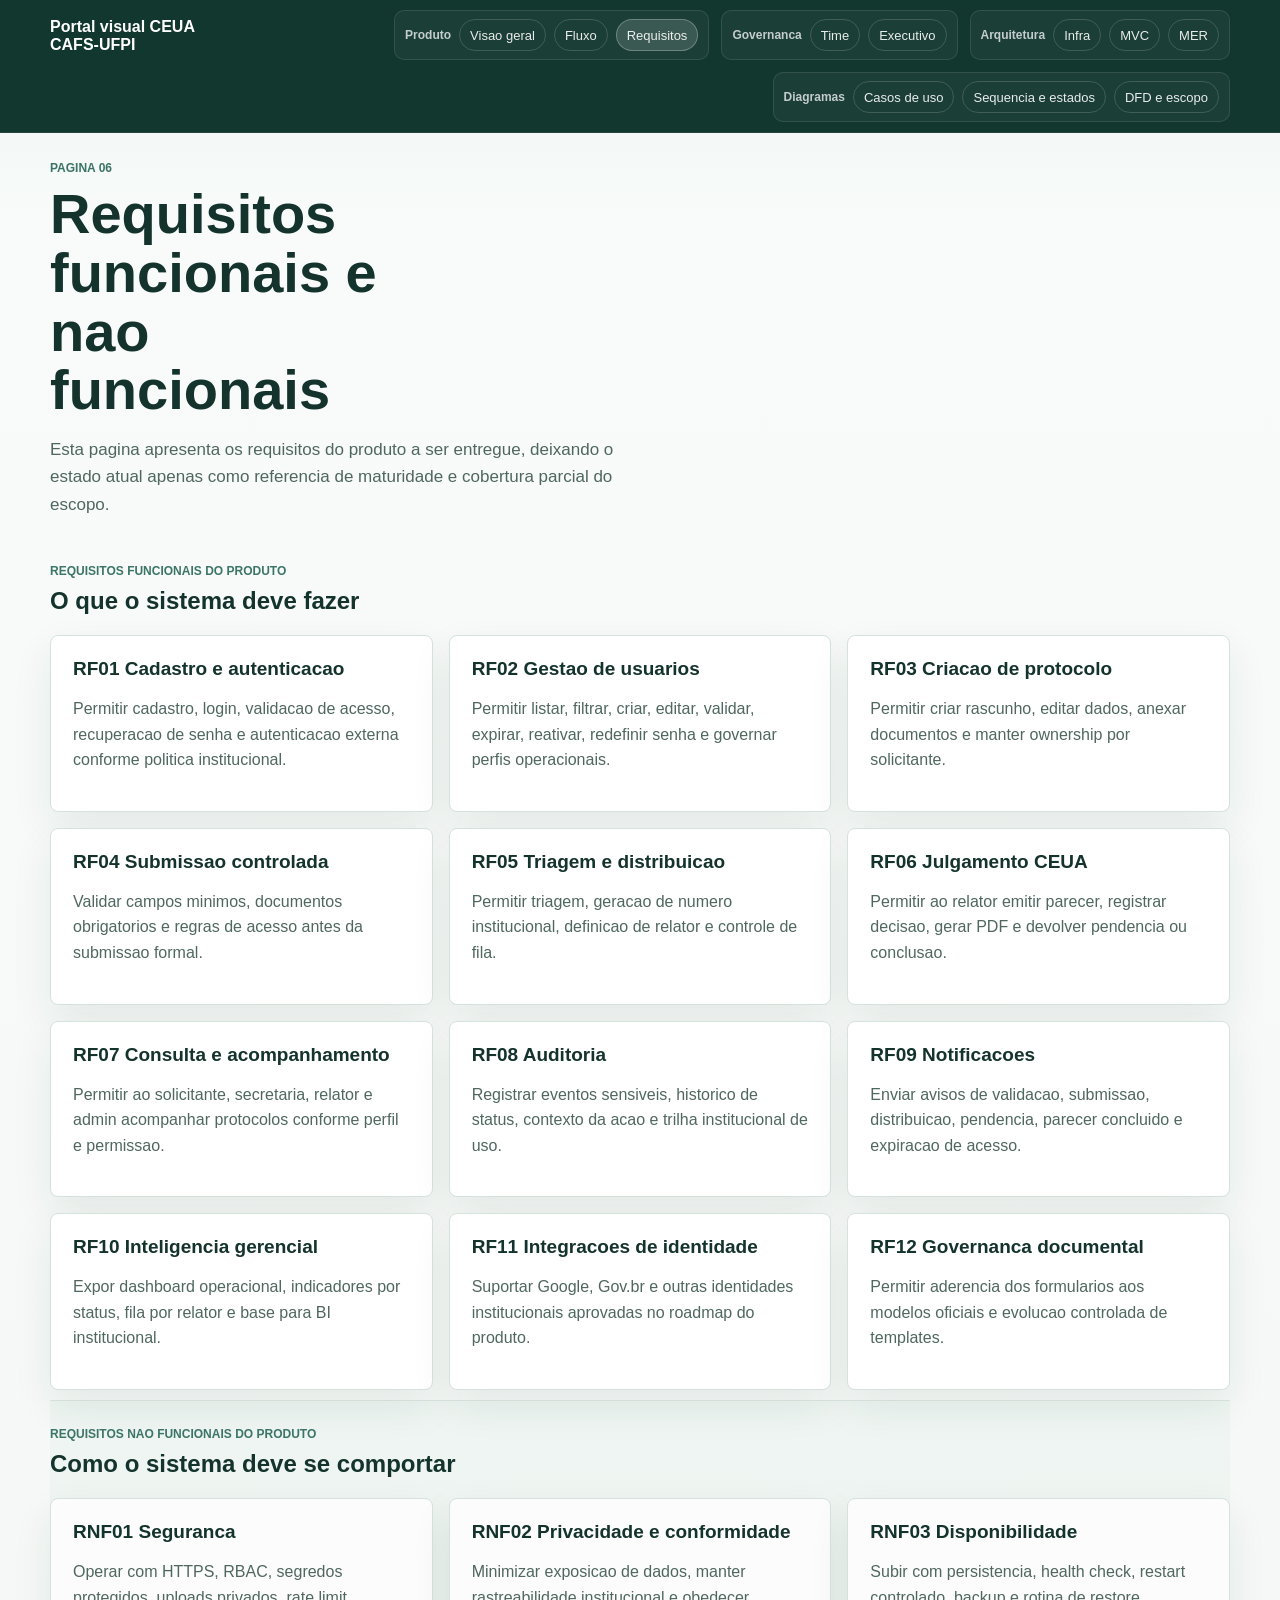
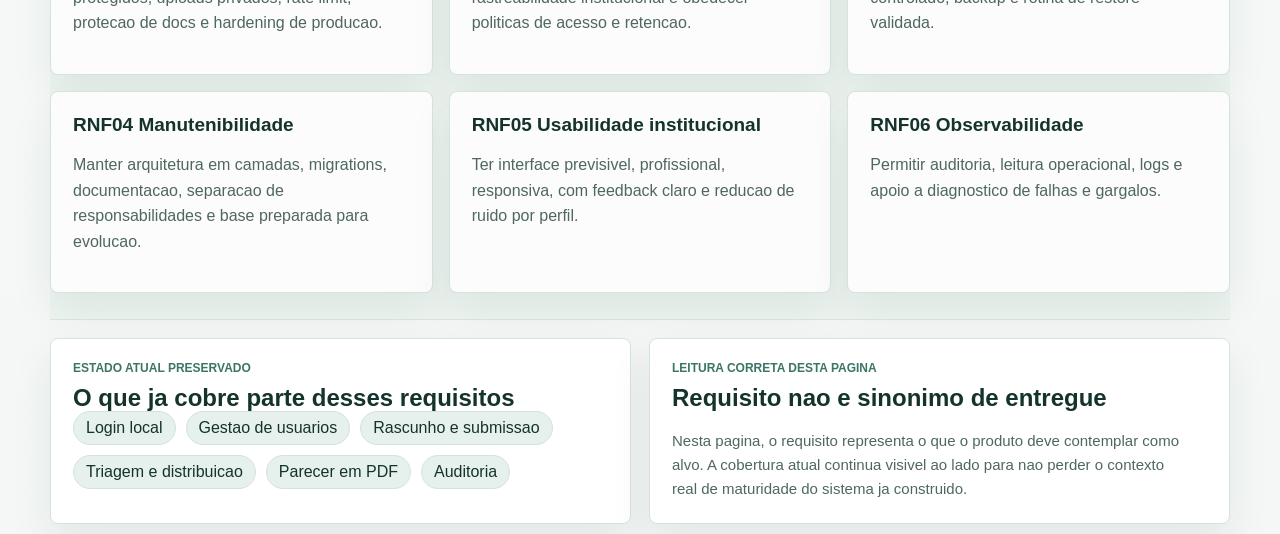
==== pages/06-requisitos.html @ b1b1122e "FLOW" ====
<!DOCTYPE html>
<html lang="pt-BR">
  <head>
    <meta charset="UTF-8" />
    <meta name="viewport" content="width=device-width, initial-scale=1.0" />
    <title>Requisitos - CEUA CAFS-UFPI</title>
    <link rel="stylesheet" href="../assets/styles.css" />
  </head>
  <body>
    <div class="page-shell">
      <header class="topbar">
        <div class="topbar-inner">
          <a class="brand" href="../index.html">Portal visual CEUA CAFS-UFPI</a>
          <nav class="main-nav">
            <div class="nav-group">
              <span class="nav-group-label">Produto</span>
              <a href="./01-visao-geral.html">Visao geral</a>
              <a href="./02-fluxo-operacional.html">Fluxo</a>
              <a class="active" href="./06-requisitos.html">Requisitos</a>
            </div>
            <div class="nav-group">
              <span class="nav-group-label">Governanca</span>
              <a href="./03-papeis-time.html">Time</a>
              <a href="./11-arquitetura-completa.html">Executivo</a>
            </div>
            <div class="nav-group">
              <span class="nav-group-label">Arquitetura</span>
              <a href="./04-arquitetura-infra.html">Infra</a>
              <a href="./07-mvc-aplicacao.html">MVC</a>
              <a href="./05-der-banco.html">MER</a>
            </div>
            <div class="nav-group">
              <span class="nav-group-label">Diagramas</span>
              <a href="./08-uml-casos-de-uso.html">Casos de uso</a>
              <a href="./09-uml-sequencia-estados.html">Sequencia e estados</a>
              <a href="./10-dfd-escopo-funcional.html">DFD e escopo</a>
            </div>
          </nav>
        </div>
      </header>

      <header class="hero hero-compact">
        <div class="hero-copy">
          <p class="eyebrow">Pagina 06</p>
          <h1>Requisitos funcionais e nao funcionais</h1>
          <p class="hero-text">
            Esta pagina apresenta os requisitos do produto a ser entregue, deixando o estado atual
            apenas como referencia de maturidade e cobertura parcial do escopo.
          </p>
        </div>
      </header>

      <main class="content">
        <section class="band">
          <div class="section-head">
            <div>
              <p class="section-kicker">Requisitos funcionais do produto</p>
              <h2>O que o sistema deve fazer</h2>
            </div>
          </div>
          <div class="requirement-grid">
            <article class="req-card"><h3>RF01 Cadastro e autenticacao</h3><p>Permitir cadastro, login, validacao de acesso, recuperacao de senha e autenticacao externa conforme politica institucional.</p></article>
            <article class="req-card"><h3>RF02 Gestao de usuarios</h3><p>Permitir listar, filtrar, criar, editar, validar, expirar, reativar, redefinir senha e governar perfis operacionais.</p></article>
            <article class="req-card"><h3>RF03 Criacao de protocolo</h3><p>Permitir criar rascunho, editar dados, anexar documentos e manter ownership por solicitante.</p></article>
            <article class="req-card"><h3>RF04 Submissao controlada</h3><p>Validar campos minimos, documentos obrigatorios e regras de acesso antes da submissao formal.</p></article>
            <article class="req-card"><h3>RF05 Triagem e distribuicao</h3><p>Permitir triagem, geracao de numero institucional, definicao de relator e controle de fila.</p></article>
            <article class="req-card"><h3>RF06 Julgamento CEUA</h3><p>Permitir ao relator emitir parecer, registrar decisao, gerar PDF e devolver pendencia ou conclusao.</p></article>
            <article class="req-card"><h3>RF07 Consulta e acompanhamento</h3><p>Permitir ao solicitante, secretaria, relator e admin acompanhar protocolos conforme perfil e permissao.</p></article>
            <article class="req-card"><h3>RF08 Auditoria</h3><p>Registrar eventos sensiveis, historico de status, contexto da acao e trilha institucional de uso.</p></article>
            <article class="req-card"><h3>RF09 Notificacoes</h3><p>Enviar avisos de validacao, submissao, distribuicao, pendencia, parecer concluido e expiracao de acesso.</p></article>
            <article class="req-card"><h3>RF10 Inteligencia gerencial</h3><p>Expor dashboard operacional, indicadores por status, fila por relator e base para BI institucional.</p></article>
            <article class="req-card"><h3>RF11 Integracoes de identidade</h3><p>Suportar Google, Gov.br e outras identidades institucionais aprovadas no roadmap do produto.</p></article>
            <article class="req-card"><h3>RF12 Governanca documental</h3><p>Permitir aderencia dos formularios aos modelos oficiais e evolucao controlada de templates.</p></article>
          </div>
        </section>

        <section class="band band-muted">
          <div class="section-head">
            <div>
              <p class="section-kicker">Requisitos nao funcionais do produto</p>
              <h2>Como o sistema deve se comportar</h2>
            </div>
          </div>
          <div class="requirement-grid">
            <article class="req-card soft"><h3>RNF01 Seguranca</h3><p>Operar com HTTPS, RBAC, segredos protegidos, uploads privados, rate limit, protecao de docs e hardening de producao.</p></article>
            <article class="req-card soft"><h3>RNF02 Privacidade e conformidade</h3><p>Minimizar exposicao de dados, manter rastreabilidade institucional e obedecer politicas de acesso e retencao.</p></article>
            <article class="req-card soft"><h3>RNF03 Disponibilidade</h3><p>Subir com persistencia, health check, restart controlado, backup e rotina de restore validada.</p></article>
            <article class="req-card soft"><h3>RNF04 Manutenibilidade</h3><p>Manter arquitetura em camadas, migrations, documentacao, separacao de responsabilidades e base preparada para evolucao.</p></article>
            <article class="req-card soft"><h3>RNF05 Usabilidade institucional</h3><p>Ter interface previsivel, profissional, responsiva, com feedback claro e reducao de ruido por perfil.</p></article>
            <article class="req-card soft"><h3>RNF06 Observabilidade</h3><p>Permitir auditoria, leitura operacional, logs e apoio a diagnostico de falhas e gargalos.</p></article>
          </div>
        </section>

        <section class="band">
          <div class="two-column">
            <div class="panel">
              <p class="section-kicker">Estado atual preservado</p>
              <h2>O que ja cobre parte desses requisitos</h2>
              <div class="badge-list">
                <span class="soft-badge">Login local</span>
                <span class="soft-badge">Gestao de usuarios</span>
                <span class="soft-badge">Rascunho e submissao</span>
                <span class="soft-badge">Triagem e distribuicao</span>
                <span class="soft-badge">Parecer em PDF</span>
                <span class="soft-badge">Auditoria</span>
              </div>
            </div>
            <div class="panel">
              <p class="section-kicker">Leitura correta desta pagina</p>
              <h2>Requisito nao e sinonimo de entregue</h2>
              <p class="hero-text compact">
                Nesta pagina, o requisito representa o que o produto deve contemplar como alvo. A
                cobertura atual continua visivel ao lado para nao perder o contexto real de maturidade
                do sistema ja construido.
              </p>
            </div>
          </div>
        </section>
      </main>
    </div>
    <script type="module" src="../assets/workflow.js"></script>
  </body>
</html>
---- assets/styles.css ----
:root {
  color-scheme: light;
  --bg: #f4f7f5;
  --surface: #ffffff;
  --surface-muted: #eef4f1;
  --border: #d6e2dc;
  --text: #14332c;
  --text-soft: #4f675f;
  --green-strong: #1f5d50;
  --green-soft: #dcede6;
  --blue-soft: #dcecf3;
  --amber-soft: #f6ead1;
  --rose-soft: #f4dfdf;
  --slate-soft: #e7edf2;
  --shadow: 0 16px 40px rgba(20, 51, 44, 0.08);
}

* {
  box-sizing: border-box;
}

body {
  margin: 0;
  font-family: Arial, Helvetica, sans-serif;
  background: linear-gradient(180deg, #edf4f1 0%, #f8fbfa 220px, var(--bg) 100%);
  color: var(--text);
}

a {
  color: inherit;
}

.page-shell {
  min-height: 100vh;
}

.hero,
.content,
.band > *,
.two-column,
.summary-card {
  width: min(1180px, calc(100vw - 32px));
  margin-left: auto;
  margin-right: auto;
}

.hero {
  display: grid;
  grid-template-columns: minmax(0, 1.5fr) minmax(300px, 0.9fr);
  gap: 24px;
  padding: 48px 0 28px;
}

.hero.hero-compact {
  grid-template-columns: 1fr;
  padding-top: 28px;
}

.topbar {
  background: #12372f;
  border-bottom: 1px solid rgba(255, 255, 255, 0.08);
}

.topbar-inner {
  width: min(1180px, calc(100vw - 32px));
  margin: 0 auto;
  min-height: 64px;
  display: flex;
  align-items: flex-start;
  justify-content: space-between;
  gap: 20px;
  padding: 10px 0;
}

.brand {
  color: #fff;
  text-decoration: none;
  font-weight: 700;
  padding-top: 8px;
}

.main-nav {
  display: flex;
  flex-wrap: wrap;
  gap: 12px;
  justify-content: flex-end;
}

.nav-group {
  display: flex;
  align-items: center;
  gap: 8px;
  flex-wrap: wrap;
  padding: 8px 10px;
  border: 1px solid rgba(255, 255, 255, 0.1);
  border-radius: 10px;
  background: rgba(255, 255, 255, 0.04);
}

.nav-group-label {
  color: rgba(255, 255, 255, 0.74);
  font-size: 12px;
  font-weight: 700;
  white-space: nowrap;
}

.main-nav a {
  color: rgba(255, 255, 255, 0.9);
  text-decoration: none;
  min-height: 32px;
  display: inline-flex;
  align-items: center;
  padding: 0 10px;
  border-radius: 999px;
  border: 1px solid rgba(255, 255, 255, 0.16);
  font-size: 13px;
}

.main-nav a.active {
  background: rgba(255, 255, 255, 0.14);
  border-color: rgba(255, 255, 255, 0.26);
}

.eyebrow,
.section-kicker {
  margin: 0 0 10px;
  text-transform: uppercase;
  letter-spacing: 0;
  font-size: 12px;
  font-weight: 700;
  color: #3c7567;
}

.hero h1,
.section-head h2,
.panel h2 {
  margin: 0;
  line-height: 1.05;
}

.hero h1 {
  font-size: clamp(34px, 5vw, 56px);
  max-width: 12ch;
}

.hero-text,
.section-note,
.summary-card p,
.actor-card p,
.step-card p,
.artifact-card p {
  color: var(--text-soft);
  line-height: 1.6;
}

.hero-text {
  max-width: 62ch;
  margin: 16px 0 0;
  font-size: 17px;
}

.hero-stats {
  display: grid;
  gap: 14px;
}

.stat-card,
.actor-card,
.step-card,
.panel,
.summary-card {
  background: var(--surface);
  border: 1px solid var(--border);
  border-radius: 8px;
  box-shadow: var(--shadow);
}

.stat-card {
  padding: 20px;
}

.stat-card strong {
  display: block;
  margin-top: 8px;
  font-size: 26px;
}

.stat-label {
  color: var(--text-soft);
  font-size: 13px;
}

.band {
  padding: 18px 0 10px;
}

.band-muted {
  background: rgba(220, 236, 230, 0.32);
  border-top: 1px solid rgba(214, 226, 220, 0.75);
  border-bottom: 1px solid rgba(214, 226, 220, 0.75);
  padding: 26px 0;
}

.section-head {
  display: flex;
  align-items: end;
  justify-content: space-between;
  gap: 20px;
  margin-bottom: 22px;
}

.filter-toolbar {
  display: flex;
  flex-wrap: wrap;
  gap: 10px;
  justify-content: flex-end;
}

.filter-chip {
  min-height: 40px;
  padding: 0 14px;
  border-radius: 999px;
  border: 1px solid var(--border);
  background: var(--surface);
  color: var(--text);
  font: inherit;
  cursor: pointer;
}

.filter-chip.active {
  background: var(--green-strong);
  border-color: var(--green-strong);
  color: #fff;
}

.actors-grid {
  display: grid;
  grid-template-columns: repeat(5, minmax(0, 1fr));
  gap: 16px;
}

.portal-grid,
.infra-grid,
.requirement-grid,
.der-grid {
  display: grid;
  grid-template-columns: repeat(3, minmax(0, 1fr));
  gap: 16px;
}

.actor-card,
.step-card,
.panel,
.summary-card,
.portal-card,
.infra-card,
.req-card,
.der-entity {
  padding: 22px;
}

.actor-card h3,
.step-card h3,
.artifact-card h3,
.portal-card h3,
.infra-card h3,
.req-card h3,
.der-entity h3,
.timeline-row h3 {
  margin: 0 0 10px;
  font-size: 19px;
}

.portal-card,
.infra-card,
.req-card,
.der-entity {
  display: block;
  text-decoration: none;
  background: var(--surface);
  border: 1px solid var(--border);
  border-radius: 8px;
  box-shadow: var(--shadow);
}

.portal-card.as-panel {
  cursor: default;
}

.portal-index {
  display: inline-flex;
  min-height: 28px;
  align-items: center;
  padding: 0 10px;
  border-radius: 999px;
  background: var(--surface-muted);
  color: var(--green-strong);
  font-size: 12px;
  font-weight: 700;
  margin-bottom: 14px;
}

.actor-badge {
  display: inline-flex;
  align-items: center;
  min-height: 30px;
  padding: 0 10px;
  border-radius: 999px;
  font-size: 12px;
  font-weight: 700;
  margin-bottom: 14px;
}

.actor-solicitante .actor-badge,
.actor-solicitante-fill {
  fill: var(--blue-soft);
  background: var(--blue-soft);
}

.actor-secretaria .actor-badge,
.actor-secretaria-fill {
  fill: var(--amber-soft);
  background: var(--amber-soft);
}

.actor-relator .actor-badge,
.actor-relator-fill {
  fill: var(--green-soft);
  background: var(--green-soft);
}

.actor-admin .actor-badge,
.actor-admin-fill {
  fill: var(--rose-soft);
  background: var(--rose-soft);
}

.actor-sistema .actor-badge,
.actor-sistema-fill {
  fill: var(--slate-soft);
  background: var(--slate-soft);
}

.actor-card ul {
  margin: 14px 0 0;
  padding-left: 18px;
  color: var(--text-soft);
  line-height: 1.5;
}

.diagram-wrap {
  background: var(--surface);
  border: 1px solid var(--border);
  border-radius: 8px;
  box-shadow: var(--shadow);
  overflow: auto;
}

.workflow-svg {
  display: block;
  width: 100%;
  min-width: 1024px;
  height: auto;
}

.node {
  stroke: #b6ccc3;
  stroke-width: 1.5;
}

.node-title {
  font-size: 22px;
  font-weight: 700;
  fill: var(--text);
}

.node-title-sm {
  font-size: 18px;
}

.node-text,
.lane-label,
.note-text {
  font-size: 17px;
  fill: var(--text-soft);
}

.lane-label {
  font-size: 15px;
  font-weight: 700;
}

.arrow-line {
  fill: none;
  stroke: #28574e;
  stroke-width: 3;
  marker-end: url(#arrow);
}

.arrow-line.dashed {
  stroke-dasharray: 8 8;
}

.uml-link {
  fill: none;
  stroke: #42675d;
  stroke-width: 2;
}

.uml-link.dashed {
  stroke-dasharray: 8 8;
}

.usecase {
  fill: #ffffff;
  stroke: #b6ccc3;
  stroke-width: 1.5;
}

.usecase-text {
  font-size: 15px;
  fill: var(--text);
}

.note-box {
  fill: #f7fbf9;
  stroke: #d7e4dd;
  stroke-width: 1.5;
}

.note-title {
  font-size: 20px;
  font-weight: 700;
  fill: var(--text);
}

.steps-grid {
  display: grid;
  grid-template-columns: repeat(4, minmax(0, 1fr));
  gap: 16px;
}

.step-card {
  position: relative;
  min-height: 180px;
}

.step-index {
  display: inline-flex;
  width: 36px;
  aspect-ratio: 1;
  align-items: center;
  justify-content: center;
  border-radius: 999px;
  background: var(--green-strong);
  color: #fff;
  font-weight: 700;
  margin-bottom: 14px;
}

.two-column {
  display: grid;
  grid-template-columns: minmax(0, 1fr) minmax(0, 1fr);
  gap: 18px;
}

.three-column {
  display: grid;
  grid-template-columns: repeat(3, minmax(0, 1fr));
  gap: 18px;
}

.permission-table {
  margin-top: 18px;
  border: 1px solid var(--border);
  border-radius: 8px;
  overflow: hidden;
}

.permission-row {
  display: grid;
  grid-template-columns: minmax(0, 1.4fr) minmax(180px, 0.9fr);
  gap: 16px;
  padding: 14px 16px;
  background: #fff;
  border-top: 1px solid var(--border);
}

.permission-row:first-child {
  border-top: 0;
}

.permission-head {
  background: var(--surface-muted);
  font-weight: 700;
}

.artifact-list {
  display: grid;
  gap: 12px;
  margin-top: 18px;
}

.artifact-card {
  border: 1px solid var(--border);
  border-radius: 8px;
  background: #fff;
  padding: 16px;
}

.summary-card {
  margin-bottom: 32px;
}

.stack-list {
  display: grid;
  gap: 12px;
}

.stack-item {
  display: grid;
  grid-template-columns: minmax(110px, 0.6fr) minmax(0, 1.4fr);
  gap: 12px;
  align-items: start;
  padding: 14px 16px;
  border: 1px solid var(--border);
  border-radius: 8px;
  background: #fff;
}

.stack-item strong {
  color: var(--green-strong);
}

.badge-list {
  display: flex;
  flex-wrap: wrap;
  gap: 10px;
}

.soft-badge {
  display: inline-flex;
  min-height: 34px;
  align-items: center;
  padding: 0 12px;
  border-radius: 999px;
  background: #e6f1ed;
  border: 1px solid var(--border);
  color: var(--text);
}

.compact {
  margin-top: 18px;
  font-size: 15px;
}

.timeline-list {
  display: grid;
  gap: 14px;
}

.timeline-row {
  display: grid;
  grid-template-columns: 58px minmax(0, 1fr);
  gap: 14px;
  align-items: start;
  padding: 18px;
  background: #fff;
  border: 1px solid var(--border);
  border-radius: 8px;
  box-shadow: var(--shadow);
}

.timeline-row p {
  margin: 0;
  color: var(--text-soft);
  line-height: 1.6;
}

.timeline-index {
  width: 40px;
  aspect-ratio: 1;
  border-radius: 999px;
  background: var(--green-strong);
  color: #fff;
  display: inline-flex;
  align-items: center;
  justify-content: center;
  font-weight: 700;
}

.infra-card p,
.req-card p,
.der-entity p,
.portal-card p {
  color: var(--text-soft);
  line-height: 1.6;
}

.ascii-diagram {
  margin-top: 16px;
  padding: 18px;
  border-radius: 8px;
  background: #f7fbf9;
  border: 1px solid var(--border);
  color: var(--text);
  line-height: 1.8;
  font-family: Arial, Helvetica, sans-serif;
}

.req-card.done {
  background: #f6fbf8;
}

.req-card.soft {
  background: #fbfcfb;
}

[data-actor].is-dimmed {
  opacity: 0.34;
  transform: scale(0.995);
  transition: opacity 120ms ease, transform 120ms ease;
}

[data-actor].is-highlighted {
  outline: 2px solid rgba(31, 93, 80, 0.28);
  outline-offset: 2px;
}

@media (max-width: 1180px) {
  .actors-grid {
    grid-template-columns: repeat(3, minmax(0, 1fr));
  }

  .steps-grid {
    grid-template-columns: repeat(3, minmax(0, 1fr));
  }

  .portal-grid,
  .infra-grid,
  .requirement-grid,
  .der-grid {
    grid-template-columns: repeat(2, minmax(0, 1fr));
  }
}

@media (max-width: 900px) {
  .hero,
  .two-column,
  .section-head {
    grid-template-columns: 1fr;
    display: grid;
  }

  .section-head {
    align-items: start;
  }

  .actors-grid,
  .steps-grid,
  .portal-grid,
  .infra-grid,
  .requirement-grid,
  .der-grid,
  .three-column {
    grid-template-columns: 1fr 1fr;
  }

  .topbar-inner {
    padding: 10px 0;
    align-items: flex-start;
    flex-direction: column;
  }

  .main-nav {
    justify-content: flex-start;
  }
}

@media (max-width: 640px) {
  .hero,
  .content,
  .band > *,
  .two-column,
  .summary-card {
    width: min(100vw - 20px, 100%);
  }

  .hero {
    padding-top: 28px;
  }

  .hero h1 {
    max-width: none;
    font-size: 34px;
  }

  .actors-grid,
  .steps-grid,
  .hero-stats,
  .portal-grid,
  .infra-grid,
  .requirement-grid,
  .der-grid,
  .three-column {
    grid-template-columns: 1fr;
  }

  .filter-toolbar {
    justify-content: flex-start;
  }

  .permission-row {
    grid-template-columns: 1fr;
  }

  .stack-item,
  .timeline-row {
    grid-template-columns: 1fr;
  }
}
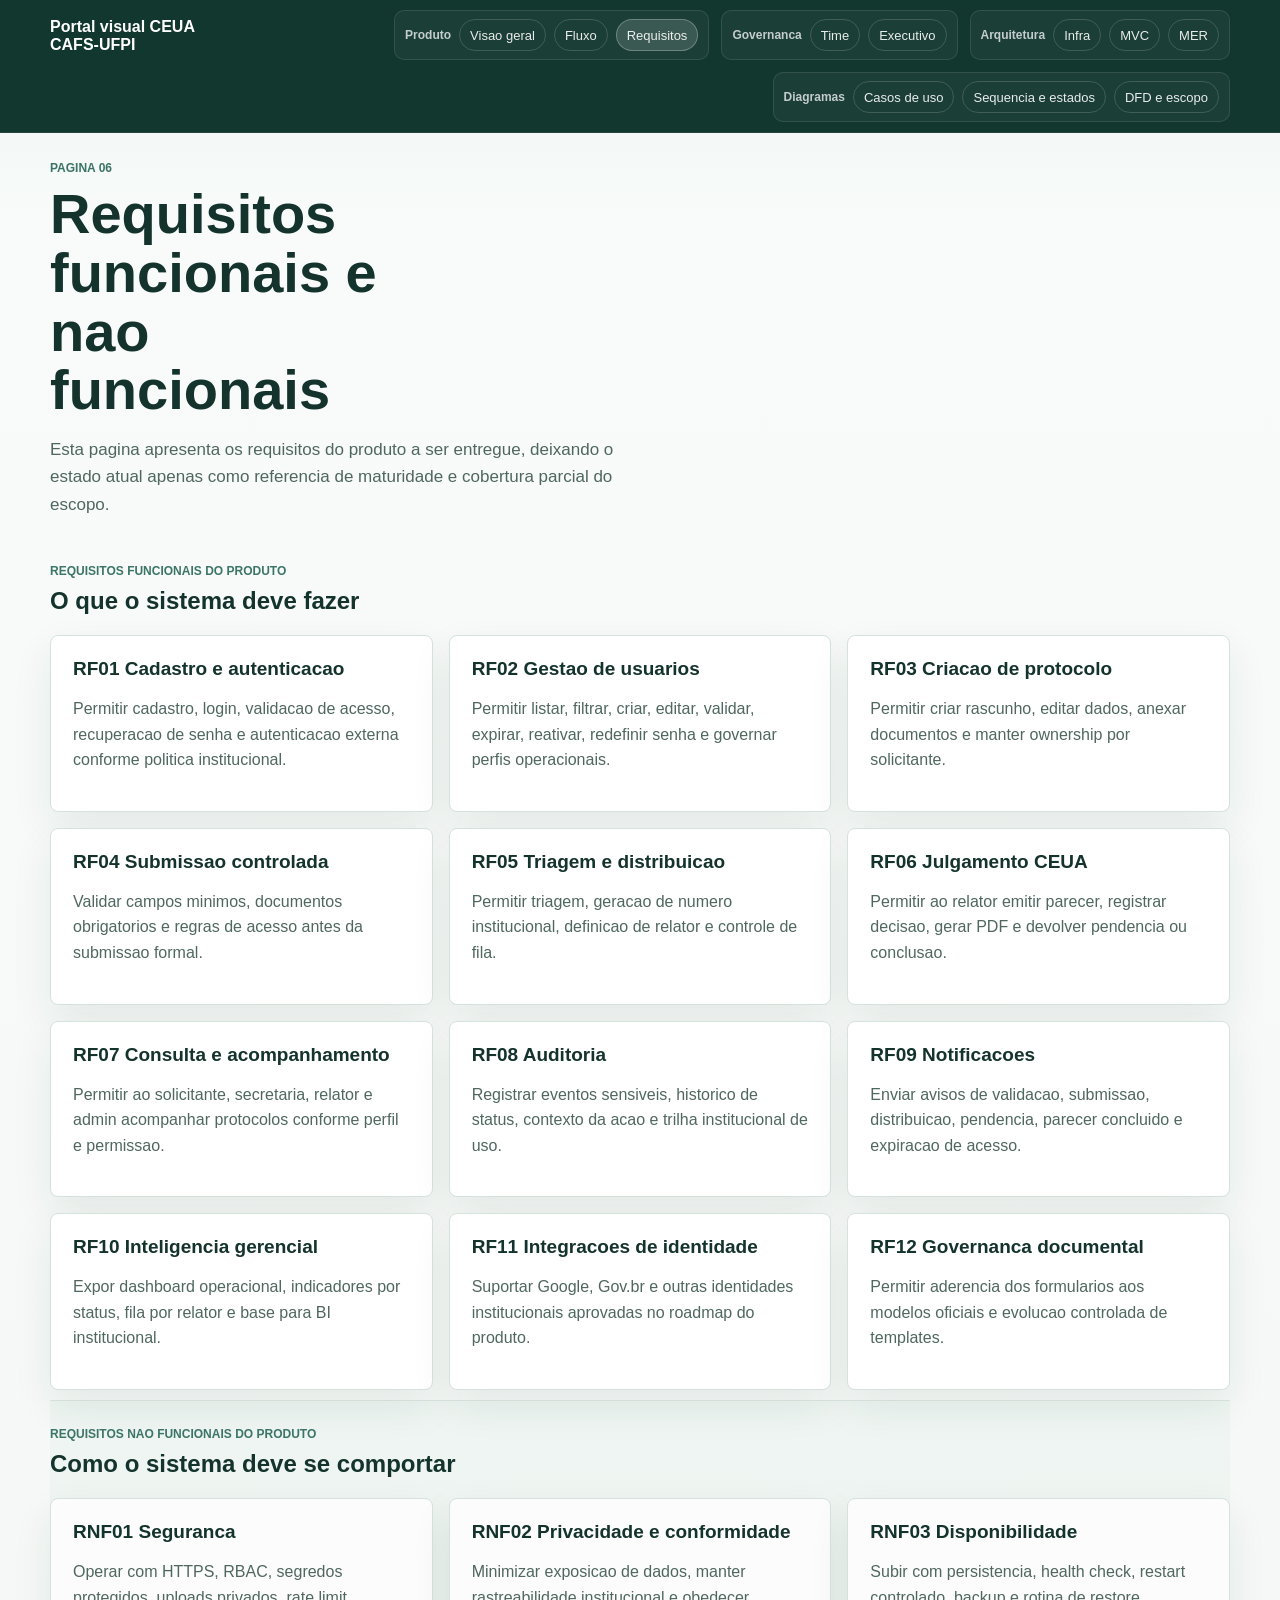
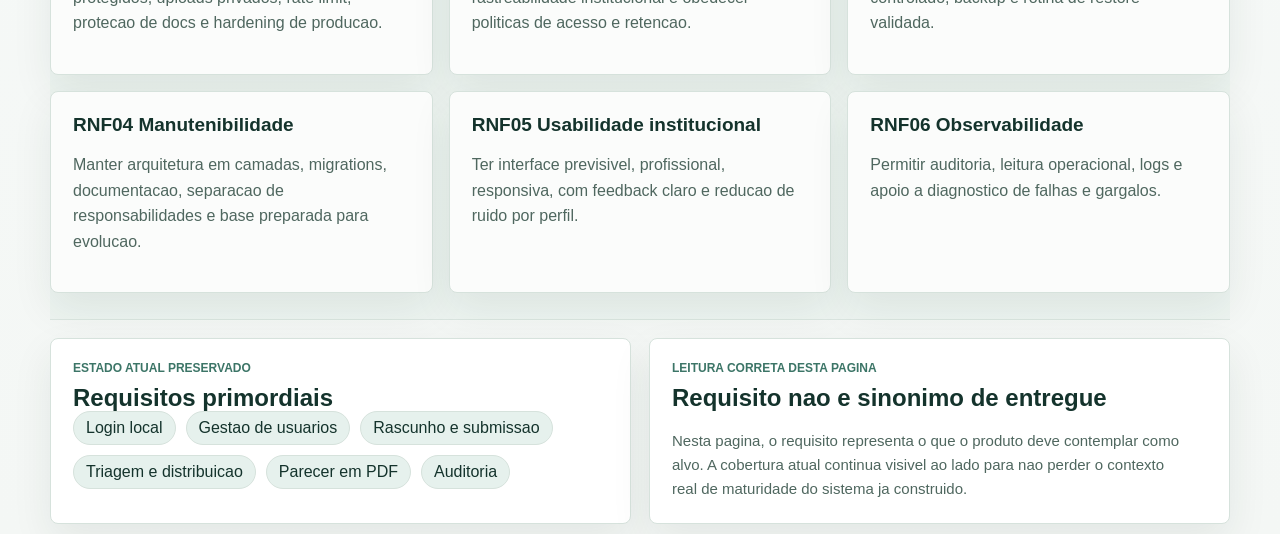
==== commit 215973d1: "FLOW-VISUAL-ALTERADO" ====
--- a/pages/06-requisitos.html
+++ b/pages/06-requisitos.html
@@ -95,7 +95,7 @@
           <div class="two-column">
             <div class="panel">
               <p class="section-kicker">Estado atual preservado</p>
-              <h2>O que ja cobre parte desses requisitos</h2>
+              <h2>Requisitos primordiais</h2>
               <div class="badge-list">
                 <span class="soft-badge">Login local</span>
                 <span class="soft-badge">Gestao de usuarios</span>
